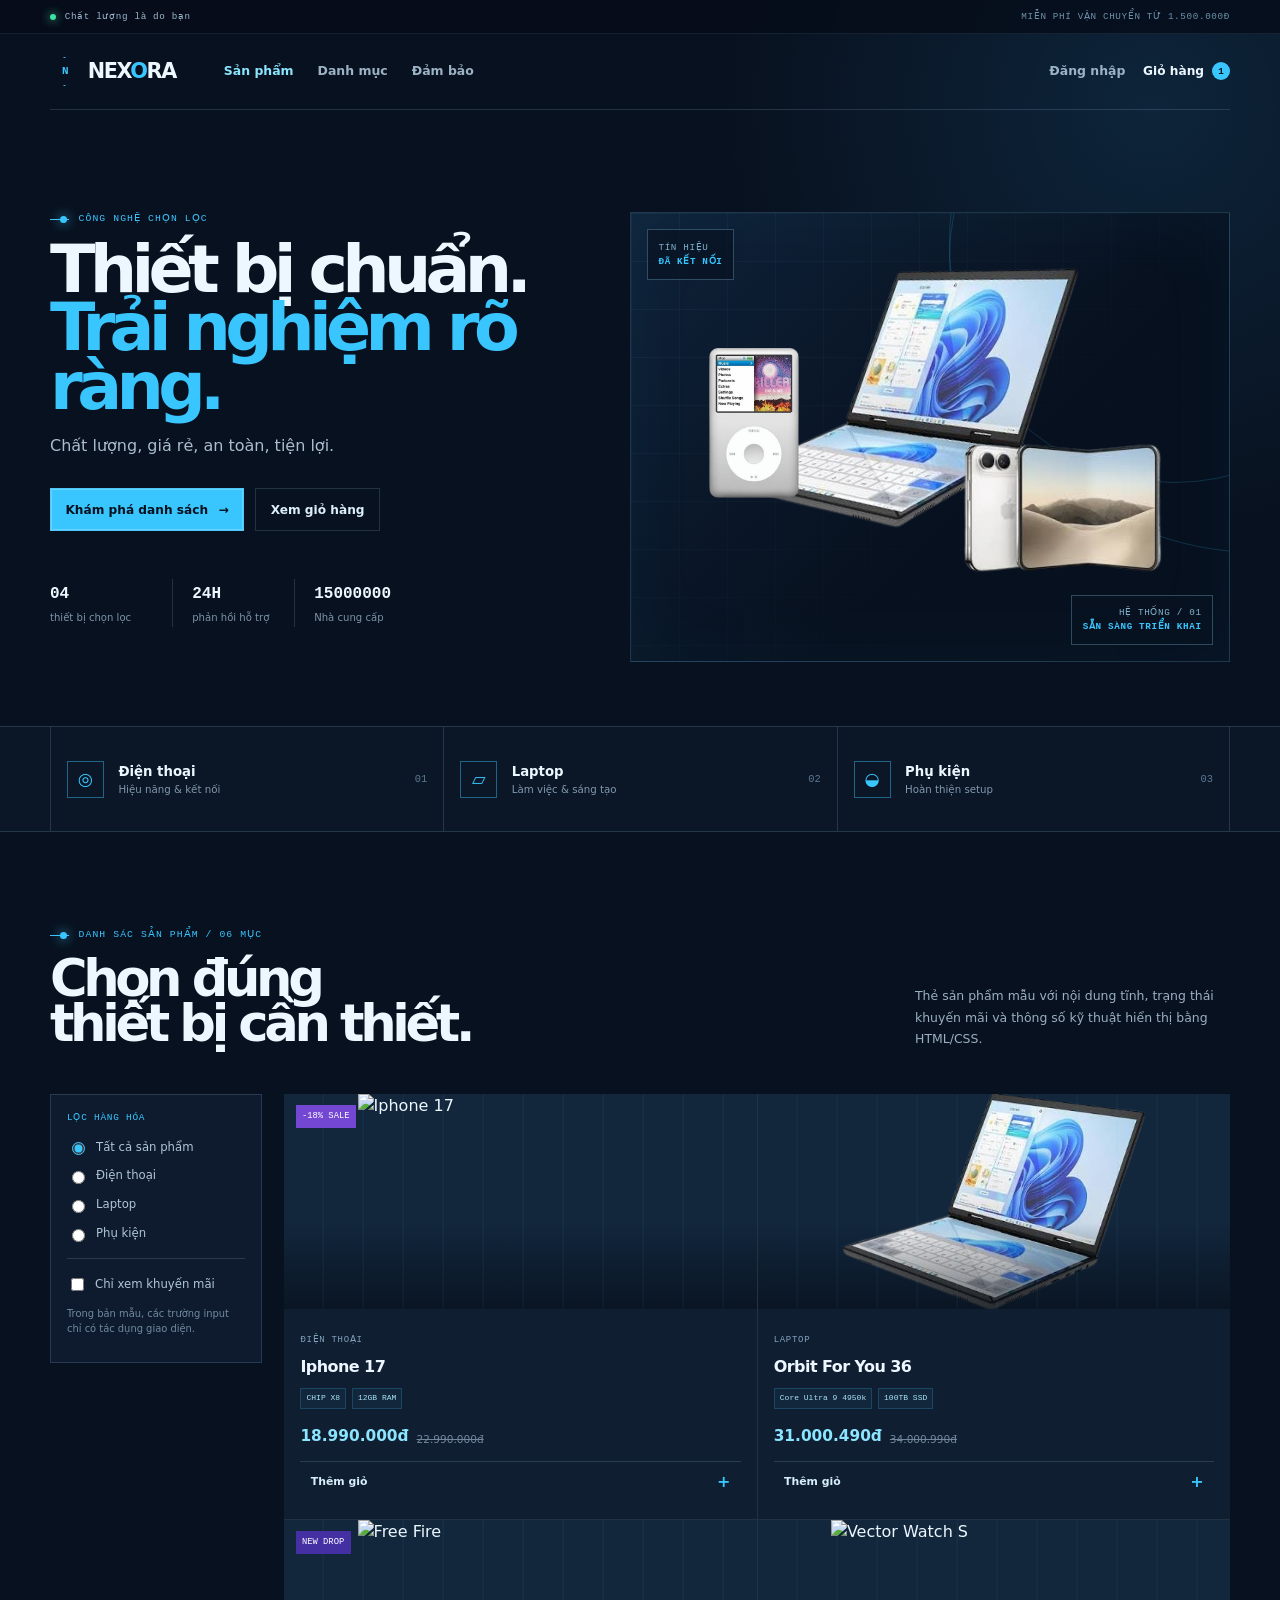
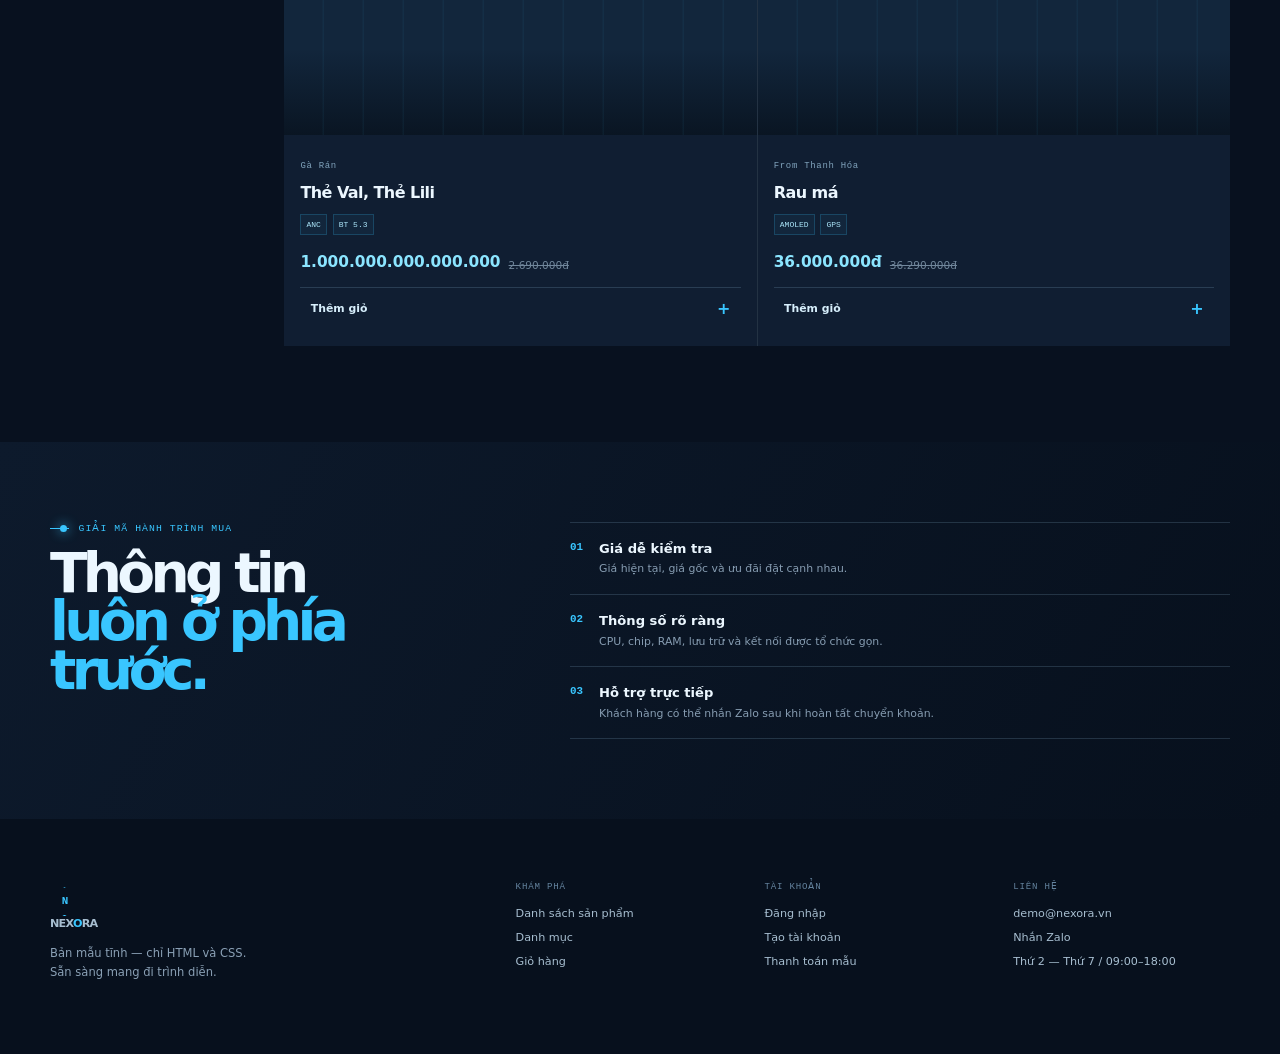
==== index.html @ 9899ee42 "stt" ====
<!doctype html>
<!-- NEXORA Bản mẫu tĩnh: Chỉ HTML + CSS. Không JavaScript, backend, hoặc ngoại tuyến nội dung. -->
<html lang="vi">
<head>
  <meta charset="utf-8" />
  <meta name="viewport" content="width=device-width, initial-scale=1" />
  <meta name="description" content="NEXORA Stỏe — cửa hàng công nghệ Nexora." />
  <title>NEXORA — Chất lượng là trên hết</title>
  <link rel="stylesheet" href="style.css" />
</head>
<body>
  <div class="topline"><span class="live-dot"></span> Chất lượng là do bạn <span class="topline-copy">MIỄN PHÍ VẬN CHUYỂN TỪ 1.500.000Đ</span></div>
  <header class="site-header shell">
    <a class="brand" href="index.html" aria-label="NEXORA trang chủ"><span class="brand-mark">N</span><span>NEX<span>O</span>RA</span></a>
    <nav class="desktop-nav" aria-label="Điều hướng chính"><a class="active" href="#catalog">Sản phẩm</a><a href="#categories">Danh mục</a><a href="#trust">Đảm bảo</a></nav>
    <div class="header-actions"><a class="text-action" href="login.html">Đăng nhập</a><a class="cart-action" href="cart.html" aria-label="Mở giỏ hàng">Giỏ hàng <span>1</span></a></div>
  </header>

  <main>
    <section class="hero shell">
      <div class="hero-copy">
        <p class="eyebrow"><i></i> CÔNG NGHỆ CHỌN LỌC</p>
        <h1>Thiết bị chuẩn.<br /><em>Trải nghiệm rõ ràng.</em></h1>
        <p class="hero-lede">Chất lượng, giá rẻ, an toàn, tiện lợi.</p>
        <div class="hero-actions"><a class="button primary" href="#catalog">Khám phá danh sách <b>→</b></a><a class="button secondary" href="cart.html">Xem giỏ hàng</a></div>
        <div class="signal-stats"><div><strong>04</strong><small>thiết bị chọn lọc</small></div><div><strong>24H</strong><small>phản hồi hỗ trợ</small></div><div><strong>15000000</strong><small>Nhà cung cấp</small></div></div>
      </div>
      <div class="hero-visual" aria-label="Hình ảnh minh họa thiết bị công nghệ">
        <span class="status-card">TÍN HIỆU<br /><b>ĐÃ KẾT NỐI</b></span><span class="orbit orbit-one"></span><span class="orbit orbit-two"></span>
        <img class="hero-laptop" src="/images/LOPTAP.png" alt="Laptop" />
        <img class="hero-phone" src="/images/DUOLINGO.png" alt="Điện thoại" />
        <img class="hero-pod" src="/images/POD.png" alt="Phụ kiện" />
        <span class="spec-label">HỆ THỐNG / 01<br /><b>SẴN SÀNG TRIỂN KHAI</b></span>
      </div>
    </section>

    <section class="category-band" id="categories"><div class="shell category-grid"><a href="#catalog"><span class="category-symbol">◎</span><span><b>Điện thoại</b><small>Hiệu năng & kết nối</small></span><em>01</em></a><a href="#catalog"><span class="category-symbol">▱</span><span><b>Laptop</b><small>Làm việc & sáng tạo</small></span><em>02</em></a><a href="#catalog"><span class="category-symbol">◒</span><span><b>Phụ kiện</b><small>Hoàn thiện setup</small></span><em>03</em></a></div></section>

    <section class="catalog shell" id="catalog">
      <div class="section-head"><div><p class="eyebrow"><i></i> DANH SÁC SẢN PHẨM / 06 MỤC</p><h2>Chọn đúng<br />thiết bị cần thiết.</h2></div><p>Thẻ sản phẩm mẫu với nội dung tĩnh, trạng thái khuyến mãi và thông số kỹ thuật hiển thị bằng HTML/CSS.</p></div>
      <div class="catalog-layout">
        <aside class="filter-panel"><span class="filter-title">LỌC HÀNG HÓA</span><label><input checked type="radio" name="category" /> Tất cả sản phẩm</label><label><input type="radio" name="category" /> Điện thoại</label><label><input type="radio" name="category" /> Laptop</label><label><input type="radio" name="category" /> Phụ kiện</label><hr /><label class="check"><input type="checkbox" /> Chỉ xem khuyến mãi</label><p>Trong bản mẫu, các trường input chỉ có tác dụng giao diện.</p></aside>
        <div class="product-grid">
          <article class="product-card"><div class="product-art phone-art"><span class="sale-badge">-18% SALE</span><img class="product-image" src="https://encrypted-tbn0.gstatic.com/images?q=tbn:ANd9GcS-vkysF--T9V92Nl-rAP5JMMnMKmK1VUjNRxh3i4MG-g&s=10" alt="Iphone 17" /></div><div class="product-copy"><span>ĐIỆN THOẠI</span><h3>Iphone 17</h3><div class="spec-chips"><b>CHIP X8</b><b>12GB RAM</b></div><div class="price"><strong>18.990.000đ</strong><del>22.990.000đ</del></div><a class="mini-button" href="cart.html">Thêm giỏ <b>+</b></a></div></article>
          <article class="product-card"><div class="product-art laptop-art"><img class="product-image" src="/images/LOPTAP.png" alt="Laptop For You" /></div><div class="product-copy"><span>LAPTOP</span><h3>Orbit For You 36</h3><div class="spec-chips"><b>Core Ultra 9 4950k</b><b>100TB SSD</b></div><div class="price"><strong>31.000.490đ</strong><del>34.000.990đ</del></div><a class="mini-button" href="cart.html">Thêm giỏ <b>+</b></a></div></article>
          <article class="product-card"><div class="product-art buds-art"><span class="sale-badge violet">NEW DROP</span><img class="product-image" src="" alt="Free Fire" /></div><div class="product-copy"><span>Gà Rán </span><h3>Thẻ Val, Thẻ Lili</h3><div class="spec-chips"><b>ANC</b><b>BT 5.3</b></div><div class="price"><strong>1.000.000.000.000.000</strong><del>2.690.000đ</del></div><a class="mini-button" href="cart.html">Thêm giỏ <b>+</b></a></div></article>
          <article class="product-card"><div class="product-art watch-art"><img class="product-image" src="https://encrypted-tbn0.gstatic.com/images?q=tbn:ANd9GcRfVnrFO8MrkuwJUTuSJDM0qtYcar5zD9Tj3zc3lHrFLirNscWiFbG3RJtBIpRlfv6_8NkW8QhyGdwbWaVfjl-rlQqp99SVtb6el97mvhus_g&s=10" alt="Vector Watch S" /></div><div class="product-copy"><span>From Thanh Hóa</span><h3>Rau má</h3><div class="spec-chips"><b>AMOLED</b><b>GPS</b></div><div class="price"><strong>36.000.000đ</strong><del>36.290.000đ</del></div><a class="mini-button" href="cart.html">Thêm giỏ <b>+</b></a></div></article>
        </div>
      </div>
    </section>

    <section class="trust-section" id="trust"><div class="shell trust-grid"><div><p class="eyebrow"><i></i> GIẢI MÃ HÀNH TRÌNH MUA</p><h2>Thông tin<br /><em>luôn ở phía trước.</em></h2></div><div class="trust-points"><div><b>01</b><span><strong>Giá dễ kiểm tra</strong><small>Giá hiện tại, giá gốc và ưu đãi đặt cạnh nhau.</small></span></div><div><b>02</b><span><strong>Thông số rõ ràng</strong><small>CPU, chip, RAM, lưu trữ và kết nối được tổ chức gọn.</small></span></div><div><b>03</b><span><strong>Hỗ trợ trực tiếp</strong><small>Khách hàng có thể nhắn Zalo sau khi hoàn tất chuyển khoản.</small></span></div></div></div></section>
  </main>

  <footer class="site-footer"><div class="shell footer-grid"><div><a class="brand" href="index.html"><span class="brand-mark">N</span><span>NEX<span>O</span>RA</span></a><p>Bản mẫu tĩnh — chỉ HTML và CSS.<br />Sẵn sàng mang đi trình diễn.</p></div><div><span>KHÁM PHÁ</span><a href="#catalog">Danh sách sản phẩm</a><a href="#categories">Danh mục</a><a href="cart.html">Giỏ hàng</a></div><div><span>TÀI KHOẢN</span><a href="login.html">Đăng nhập</a><a href="login.html">Tạo tài khoản</a><a href="cart.html">Thanh toán mẫu</a></div><div><span>LIÊN HỆ</span><a href="mailto:demo@nexora.vn">demo@nexora.vn</a><a href="https://zalo.me/84901234567">Nhắn Zalo</a><small>Thứ 2 — Thứ 7 / 09:00–18:00</small></div></div></footer>
</body>
</html>
---- style.css ----
/* NEXORA Bản mẫu tĩnh — chỉ HTML + CSS. Không scripts hay ngoại tuyến nội dung. */
:root{--ink:#08111f;--ink-2:#0e1b2e;--panel:#14253d;--line:rgba(166,211,239,.17);--text:#ecf7ff;--muted:#95aabd;--cyan:#39c6ff;--cyan-2:#8be5ff;--violet:#a78bfa;--green:#3ee2a3;--display:ui-sans-serif,system-ui,-apple-system,BlinkMacSystemFont,"Segoe UI",sans-serif;--mono:ui-monospace,SFMono-Regular,Menlo,monospace;--ease:cubic-bezier(.23,1,.32,1)}*{box-sizing:border-box}html{scroll-behavior:smooth}body{min-width:320px;margin:0;color:var(--text);background:radial-gradient(circle at 90% 4%,rgba(52,176,255,.12),transparent 27rem),var(--ink);font-family:var(--display);line-height:1.5}a{color:inherit;text-decoration:none}button,input{font:inherit}.shell{width:min(1180px,calc(100% - 3rem));margin:auto}.topline{min-height:34px;display:flex;align-items:center;gap:.55rem;padding:0 max(1.5rem,calc((100vw - 1180px)/2));color:#9db9cf;border-bottom:1px solid rgba(151,203,237,.1);background:rgba(6,12,24,.8);font-family:var(--mono);font-size:.58rem;letter-spacing:.07em}.topline-copy{margin-left:auto;color:#6e91aa}.live-dot{width:6px;height:6px;border-radius:50%;background:var(--green);box-shadow:0 0 10px var(--green)}.site-header{min-height:76px;display:flex;align-items:center;gap:2rem;border-bottom:1px solid var(--line)}.brand{display:inline-flex;align-items:center;gap:.55rem;font-weight:800;font-size:1.3rem;letter-spacing:-.07em}.brand span span{color:var(--cyan)}.brand-mark{width:29px;height:29px;display:grid;place-items:center;border:1px solid var(--cyan);color:var(--cyan);font-family:var(--mono);font-size:.68rem;box-shadow:0 0 15px rgba(57,198,255,.25);clip-path:polygon(50% 0,93% 25%,93% 75%,50% 100%,7% 75%,7% 25%)}.desktop-nav{display:flex;align-items:center;gap:1.5rem;margin-left:1rem}.desktop-nav a,.text-action,.back-link{color:#9cb3c6;font-size:.78rem;font-weight:650}.desktop-nav a:hover,.desktop-nav a.active,.text-action:hover,.back-link:hover{color:var(--cyan-2)}.header-actions{display:flex;align-items:center;gap:1.1rem;margin-left:auto}.cart-action{display:inline-flex;align-items:center;gap:.5rem;font-size:.76rem;font-weight:700}.cart-action span{display:grid;place-items:center;min-width:18px;height:18px;border-radius:50%;color:#05101a;background:var(--cyan);font-family:var(--mono);font-size:.58rem}.cart-action.active span{background:var(--violet);color:white}.hero{display:grid;grid-template-columns:.94fr 1.06fr;gap:3rem;min-height:610px;padding:6.4rem 0 4rem}.eyebrow{display:flex;align-items:center;gap:.6rem;margin:0;color:var(--cyan);font-family:var(--mono);font-size:.61rem;letter-spacing:.11em}.eyebrow i{display:block;position:relative;width:19px;height:1px;background:currentColor}.eyebrow i:after{content:"";position:absolute;right:2px;top:-3px;width:7px;height:7px;border-radius:50%;background:currentColor;box-shadow:0 0 12px currentColor}.hero h1,.section-head h2,.trust-grid h2,.cart-heading h1,.account-intro h1{margin:.8rem 0 1rem;font-size:clamp(3.1rem,5.2vw,5.5rem);line-height:.88;letter-spacing:-.085em}.hero h1 em,.trust-grid h2 em,.cart-heading h1 em,.account-intro h1 em{color:var(--cyan);font-style:normal}.hero-lede{max-width:510px;color:#aabdcf;font-size:1rem;line-height:1.75}.hero-actions{display:flex;gap:.7rem;flex-wrap:wrap;margin-top:1.8rem}.button{min-height:43px;display:inline-flex;align-items:center;justify-content:center;gap:.65rem;padding:.65rem .9rem;border:1px solid var(--line);font-size:.76rem;font-weight:750;transition:transform .18s var(--ease),background .18s var(--ease)}.button:hover{transform:translateY(-2px)}.button.primary{color:#06111e;background:var(--cyan);box-shadow:0 0 0 1px rgba(255,255,255,.23) inset}.button.secondary{color:#dceefa;background:transparent}.button.full{width:100%}.signal-stats{display:flex;gap:0;margin-top:3rem}.signal-stats div{min-width:122px;padding:.15rem 1.2rem;border-left:1px solid var(--line)}.signal-stats div:first-child{padding-left:0;border:0}.signal-stats strong,.signal-stats small{display:block}.signal-stats strong{font-family:var(--mono);font-size:1rem}.signal-stats small{margin-top:.25rem;color:#7d94a9;font-size:.63rem}.hero-visual{position:relative;min-height:450px;overflow:hidden;border:1px solid rgba(132,210,251,.19);background:linear-gradient(135deg,#0f2239,#07101e 60%);box-shadow:inset 0 0 80px rgba(57,198,255,.045)}.hero-visual:before{content:"";position:absolute;inset:0;background:linear-gradient(90deg,rgba(110,206,255,.06) 1px,transparent 1px),linear-gradient(rgba(110,206,255,.06) 1px,transparent 1px);background-size:48px 48px;mask-image:linear-gradient(135deg,black,transparent 75%)}.orbit{position:absolute;border:1px solid rgba(57,198,255,.18);border-radius:50%}.orbit-one{width:450px;height:450px;right:-170px;top:-180px}.orbit-two{width:620px;height:620px;right:-340px;top:-280px}.status-card,.spec-label{position:absolute;z-index:2;padding:.65rem;border:1px solid rgba(145,218,255,.28);color:#82b2cc;background:rgba(8,19,34,.72);font-family:var(--mono);font-size:.58rem;letter-spacing:.07em}.status-card{left:1rem;top:1rem}.status-card b,.spec-label b{color:var(--cyan)}.spec-label{right:1rem;bottom:1rem;text-align:right}.laptop{position:absolute;z-index:1;left:13%;bottom:16%;width:64%;transform:skewY(-8deg)}.laptop-screen{height:190px;padding:16px;border:8px solid #152b45;border-radius:7px 7px 1px 1px;background:linear-gradient(135deg,#07111d,#032f4a);box-shadow:0 0 38px rgba(57,198,255,.19)}.laptop-screen:before{content:"";display:block;height:100%;background:linear-gradient(140deg,transparent 27%,rgba(57,198,255,.48) 28% 29%,transparent 30% 47%,rgba(167,139,250,.32) 48% 50%,transparent 51%);clip-path:polygon(0 0,100% 0,100% 100%,0 86%)}.laptop-screen span{position:absolute;width:8px;height:8px;border-radius:50%;background:var(--cyan);box-shadow:0 0 12px var(--cyan)}.laptop-base{width:112%;height:17px;margin-left:-6%;background:linear-gradient(#5b748b,#142235);clip-path:polygon(5% 0,95% 0,100% 100%,0 100%)}.phone{position:absolute;z-index:3;right:15%;bottom:11%;width:84px;height:166px;border:6px solid #334b65;border-radius:15px;background:#0b1626;box-shadow:0 0 35px rgba(167,139,250,.24);transform:rotate(9deg)}.phone i{position:absolute;left:11px;top:11px;width:13px;height:13px;border-radius:50%;background:#4e6074;box-shadow:19px 0 #4e6074,0 19px #4e6074}.phone-glow{position:absolute;inset:34px 7px 7px;border-radius:8px;background:linear-gradient(155deg,#10182a,#654ec8 110%)}.pod{position:absolute;z-index:3;right:5%;bottom:20%;width:82px;height:65px;border:4px solid #446077;border-radius:25px 25px 32px 32px;background:linear-gradient(#19283b,#0b1422);transform:rotate(-8deg)}.pod i{position:absolute;left:50%;top:13px;width:15px;height:27px;border-radius:50%;background:#1f344b;box-shadow:0 0 0 2px #567187;transform:translateX(-50%)}.category-band{border-top:1px solid var(--line);border-bottom:1px solid var(--line);background:#0b1627}.category-grid{display:grid;grid-template-columns:repeat(3,1fr)}.category-grid a{display:flex;align-items:center;gap:.9rem;min-height:104px;padding:1rem;border-left:1px solid var(--line);transition:background .2s var(--ease)}.category-grid a:last-child{border-right:1px solid var(--line)}.category-grid a:hover{background:#14253d}.category-symbol{width:37px;height:37px;display:grid;place-items:center;color:var(--cyan);border:1px solid rgba(57,198,255,.45);font-size:1.1rem}.category-grid b,.category-grid small{display:block}.category-grid b{font-size:.83rem}.category-grid small{color:#8299af;font-size:.64rem}.category-grid em{margin-left:auto;color:#5c7994;font-family:var(--mono);font-size:.65rem;font-style:normal}.catalog{padding:6rem 0}.section-head{display:flex;align-items:end;justify-content:space-between;gap:2rem}.section-head h2{font-size:clamp(2.5rem,4vw,4rem)}.section-head>p{max-width:315px;margin:0 0 .8rem;color:#9aafc1;font-size:.78rem;line-height:1.7}.catalog-layout{display:grid;grid-template-columns:212px 1fr;gap:1.4rem;margin-top:2rem}.filter-panel{align-self:start;padding:1rem;border:1px solid var(--line);background:rgba(19,35,57,.58)}.filter-title{display:block;margin-bottom:.85rem;color:var(--cyan);font-family:var(--mono);font-size:.59rem;letter-spacing:.08em}.filter-panel label{display:flex;align-items:center;gap:.5rem;margin:.7rem 0;color:#b0c5d6;font-size:.73rem}.filter-panel input{accent-color:var(--cyan)}.filter-panel hr{border:0;border-top:1px solid var(--line);margin:1rem 0}.filter-panel p{color:#718ba1;font-size:.62rem;line-height:1.55}.product-grid{display:grid;grid-template-columns:repeat(2,minmax(0,1fr));gap:1px;background:var(--line)}.product-card{min-width:0;background:#101e32;transition:transform .2s var(--ease),background .2s var(--ease)}.product-card:hover{position:relative;z-index:1;transform:translateY(-4px);background:#162945;box-shadow:0 12px 30px rgba(0,0,0,.25)}.product-art{position:relative;height:215px;overflow:hidden;background:radial-gradient(circle at 50% 36%,rgba(57,198,255,.17),transparent 42%),#0b1727}.product-art:after{content:"";position:absolute;inset:0;background:repeating-linear-gradient(90deg,transparent 0 38px,rgba(57,198,255,.05) 39px 40px),linear-gradient(180deg,transparent 60%,rgba(4,10,18,.6))}.sale-badge{position:absolute;z-index:2;top:.7rem;left:.7rem;padding:.3rem .4rem;color:white;background:#7447d3;font-family:var(--mono);font-size:.55rem}.sale-badge.violet{background:#4530a3}.product-copy{padding:1rem}.product-copy>span{color:#80a3bc;font-family:var(--mono);font-size:.56rem;letter-spacing:.08em}.product-copy h3{margin:.38rem 0 .55rem;font-size:1rem;letter-spacing:-.035em}.spec-chips{display:flex;gap:.35rem;flex-wrap:wrap}.spec-chips b{padding:.22rem .32rem;border:1px solid rgba(57,198,255,.2);color:#ace6fa;background:rgba(57,198,255,.05);font-family:var(--mono);font-size:.5rem;font-weight:500}.price{display:flex;align-items:end;gap:.5rem;margin:1rem 0 .8rem}.price strong{color:var(--cyan-2);font-size:.96rem}.price del{color:#71879c;font-size:.66rem}.mini-button{display:flex;align-items:center;justify-content:space-between;padding:.55rem .65rem;border-top:1px solid var(--line);color:#d7effc;font-size:.68rem;font-weight:700}.mini-button b{color:var(--cyan);font-size:1rem}.trust-section{padding:5rem 0;background:linear-gradient(120deg,#0d1a2c,#07101d)}.trust-grid{display:grid;grid-template-columns:.8fr 1.2fr;gap:5rem}.trust-grid h2{font-size:clamp(2.6rem,4.3vw,4.3rem)}.trust-points{border-top:1px solid var(--line)}.trust-points>div{display:flex;gap:1rem;padding:1rem 0;border-bottom:1px solid var(--line)}.trust-points b{color:var(--cyan);font-family:var(--mono);font-size:.68rem}.trust-points strong,.trust-points small{display:block}.trust-points strong{font-size:.82rem}.trust-points small{margin-top:.2rem;color:#879db2;font-size:.68rem}.site-footer{padding:3.8rem 0;background:#07101d}.footer-grid{display:grid;grid-template-columns:2fr repeat(3,1fr);gap:2rem}.footer-grid>div>span{display:block;margin-bottom:.75rem;color:#64839e;font-family:var(--mono);font-size:.57rem;letter-spacing:.09em}.footer-grid p{color:#8aa0b5;font-size:.72rem;line-height:1.6}.footer-grid a,.footer-grid small{display:block;margin:.45rem 0;color:#a7bed0;font-size:.7rem}.footer-grid a:hover{color:var(--cyan)}.account-page{min-height:100vh}.corner-brand{position:fixed;z-index:3;top:1.5rem;left:clamp(1.5rem,5vw,5rem)}.account-layout{display:grid;grid-template-columns:1fr 1fr;min-height:100vh}.account-intro{display:flex;flex-direction:column;justify-content:center;padding:10vw;background:radial-gradient(circle at 20% 24%,rgba(57,198,255,.14),transparent 20rem),#081323}.account-intro>p{max-width:410px;color:#9db5c9;font-size:.9rem;line-height:1.7}.account-signal{display:flex;align-items:center;gap:.65rem;margin-top:1.7rem;color:#82a3ba;font-family:var(--mono);font-size:.6rem;letter-spacing:.06em}.account-signal b{display:grid;place-items:center;width:30px;height:30px;color:var(--cyan);border:1px solid var(--cyan);border-radius:50%;font-size:1rem}.account-signal strong{color:var(--green);font-size:.54rem}.account-card{align-self:center;width:min(430px,calc(100% - 3rem));margin:auto;padding:2.2rem;border:1px solid rgba(138,211,251,.25);background:linear-gradient(145deg,#172942,#0d1728);box-shadow:0 25px 60px rgba(0,0,0,.35)}.account-card h2{margin:.8rem 0 .45rem;font-size:2rem;letter-spacing:-.065em}.account-card>p{margin:0 0 1.5rem;color:#9eb4c7;font-size:.78rem}.account-card form{display:grid;gap:.9rem}.account-card label{display:grid;gap:.35rem;color:#c0d7e7;font-size:.7rem;font-weight:700}.account-card input{height:42px;padding:0 .7rem;border:1px solid var(--line);outline:0;color:var(--text);background:#091524}.account-card input:focus{border-color:var(--cyan);box-shadow:0 0 0 3px rgba(57,198,255,.1)}.form-row{display:flex;justify-content:space-between;align-items:center}.form-row a,.remember{color:#91b5cc!important;font-size:.66rem!important;font-weight:500!important}.remember{display:flex!important;align-items:center;gap:.3rem}.remember input{width:14px;height:14px;accent-color:var(--cyan)}.form-divider{position:relative;margin:1rem 0;text-align:center;color:#6e879f;font-size:.65rem}.form-divider:before{content:"";position:absolute;left:0;right:0;top:50%;height:1px;background:var(--line)}.form-divider span{position:relative;padding:0 .6rem;background:#101d31}.static-note{margin:1.1rem 0 0!important;color:#6f8ca4!important;font-size:.63rem!important;text-align:center}.cart-page{padding:4.5rem 0 5rem}.cart-heading{max-width:680px}.cart-heading h1{font-size:clamp(3.4rem,6vw,5.2rem)}.cart-heading>p:last-child{max-width:490px;color:#9cb3c7;font-size:.85rem;line-height:1.7}.cart-layout{display:grid;grid-template-columns:1fr 335px;gap:1.5rem;margin-top:2.5rem}.cart-items,.cart-summary{border:1px solid var(--line);background:#101d30}.cart-table-label{display:flex;justify-content:space-between;padding:.8rem 1rem;color:#7da0ba;border-bottom:1px solid var(--line);font-family:var(--mono);font-size:.57rem;letter-spacing:.08em}.cart-item{display:grid;grid-template-columns:92px 1fr auto auto;align-items:center;gap:1rem;padding:1rem;border-bottom:1px solid var(--line)}.cart-art{width:82px;height:74px}.cart-art .device-phone{position:relative;width:38px;height:62px;margin:6px auto;border:3px solid #4c6279;border-radius:8px;background:#18253a}.cart-art .device-phone i{position:absolute;left:6px;top:6px;width:6px;height:6px;border-radius:50%;background:#7791aa;box-shadow:10px 0 #7791aa}.cart-art .device-buds{display:flex;align-items:center;justify-content:center;gap:10px;height:100%}.cart-art .device-buds i{width:16px;height:30px;border:3px solid #65809a;border-radius:11px;background:#1a2d44}.cart-product span{color:#7c9db5;font-family:var(--mono);font-size:.55rem}.cart-product h2{margin:.25rem 0;font-size:.94rem}.cart-product p{margin:0;color:#849ab0;font-size:.65rem}.cart-product a{display:inline-block;margin-top:.4rem;color:#f09ab0;font-size:.6rem}.quantity{display:flex;align-items:center;border:1px solid var(--line)}.quantity button,.quantity b{display:grid;place-items:center;width:28px;height:28px;color:#c4d8e6;background:transparent;border:0;font-size:.82rem}.quantity b{border-left:1px solid var(--line);border-right:1px solid var(--line);font-family:var(--mono);font-size:.65rem}.cart-price{text-align:right}.cart-price strong,.cart-price del{display:block}.cart-price strong{color:var(--cyan-2);font-size:.78rem}.cart-price del{margin-top:.2rem;color:#72899f;font-size:.61rem}.cart-demo-note{margin:0;padding:1rem;color:#718da6;font-size:.63rem}.cart-summary{align-self:start;padding:1.2rem}.cart-summary h2{margin:.5rem 0 1.2rem;font-size:1.3rem;letter-spacing:-.04em}.cart-summary>div{display:flex;justify-content:space-between;padding:.65rem 0;color:#9fb6c8;border-top:1px solid var(--line);font-size:.75rem}.cart-summary>div strong{color:#e2f2fc}.cart-summary .free{color:var(--green)}.cart-summary .summary-total{align-items:end;margin-bottom:1rem}.summary-total b{color:var(--cyan-2);font-size:1.35rem;letter-spacing:-.05em}.payment-hint{color:#7891a8;font-size:.65rem;line-height:1.55}.summary-security{align-items:center!important;justify-content:flex-start!important;gap:.4rem;margin-top:1rem;color:#86a2b7!important;font-size:.64rem!important}.summary-security i{display:grid;place-items:center;width:16px;height:16px;border:1px solid var(--green);border-radius:50%;color:var(--green);font-style:normal;font-size:.55rem}.mini-footer{display:flex;gap:.5rem;padding:1rem 0;color:#7890a6;border-top:1px solid var(--line);font-family:var(--mono);font-size:.59rem}.mini-footer a{margin-left:auto;color:var(--cyan)}
@media(max-width:820px){.desktop-nav{display:none}.hero,.trust-grid,.cart-layout,.account-layout{grid-template-columns:1fr}.hero{padding-top:4rem}.hero-visual{min-height:350px}.category-grid{grid-template-columns:1fr}.category-grid a,.category-grid a:last-child{border-right:0;border-bottom:1px solid var(--line)}.catalog-layout{grid-template-columns:1fr}.filter-panel{display:grid;grid-template-columns:repeat(2,1fr);gap:0 1rem}.filter-title,.filter-panel hr,.filter-panel p{grid-column:1/-1}.footer-grid{grid-template-columns:repeat(2,1fr)}.account-intro{min-height:420px;padding:8rem 2rem 3rem}.account-card{margin:3rem auto}.cart-summary{position:static}}
@media(max-width:560px){.shell{width:min(100% - 2rem,1180px)}.topline-copy,.text-action{display:none}.site-header{gap:.8rem;min-height:65px}.brand{font-size:1.16rem}.header-actions{gap:.6rem}.hero{gap:2rem;min-height:0;padding:3.5rem 0}.hero h1,.cart-heading h1{font-size:3rem}.signal-stats div{min-width:0;flex:1;padding:0 .65rem}.signal-stats small{font-size:.55rem}.hero-visual{min-height:300px}.laptop-screen{height:130px}.phone{right:11%;width:64px;height:127px}.pod{display:none}.section-head{display:block}.section-head>p{margin-top:1rem}.product-grid{grid-template-columns:1fr}.footer-grid{grid-template-columns:1fr 1fr}.footer-grid>div:first-child{grid-column:1/-1}.cart-page{padding-top:3rem}.cart-item{grid-template-columns:66px 1fr auto;gap:.6rem}.cart-art{width:60px;height:64px}.quantity{grid-column:2}.cart-price{grid-column:3;grid-row:1/3}.cart-product h2{font-size:.8rem}.cart-product p{font-size:.56rem}.mini-footer{flex-wrap:wrap}.mini-footer a{margin-left:0;width:100%}}

/* KIỂU DỮ LIỆU - Hình ảnh Hero Section */
.hero-laptop,
.hero-phone,
.hero-pod {
  position: absolute;
  max-width: 100%;
  height: auto;
  object-fit: contain;
}

.hero-laptop {
  left: 13%;
  bottom: 16%;
  width: 64%;
  transform: skewY(-8deg);
  max-width: 800px;
}

.hero-phone {
  right: 11%;
  bottom: 12%;
  width: 200px;
  max-width: 300px;
}

.hero-pod {
  left: 8%;
  top: 30%;
  width: 150px;
  max-width: 250px;
}

/* KIỂU DỮ LIỆU - Hình ảnh Product Card */
.product-image {
  width: 69%;
  height: 100%;
  object-fit: cover;
  display: block;
}

.product-art {
  position: relative;
  display: flex;
  align-items: center;
  justify-content: center;
  background: rgba(57, 198, 255, 0.05);
}
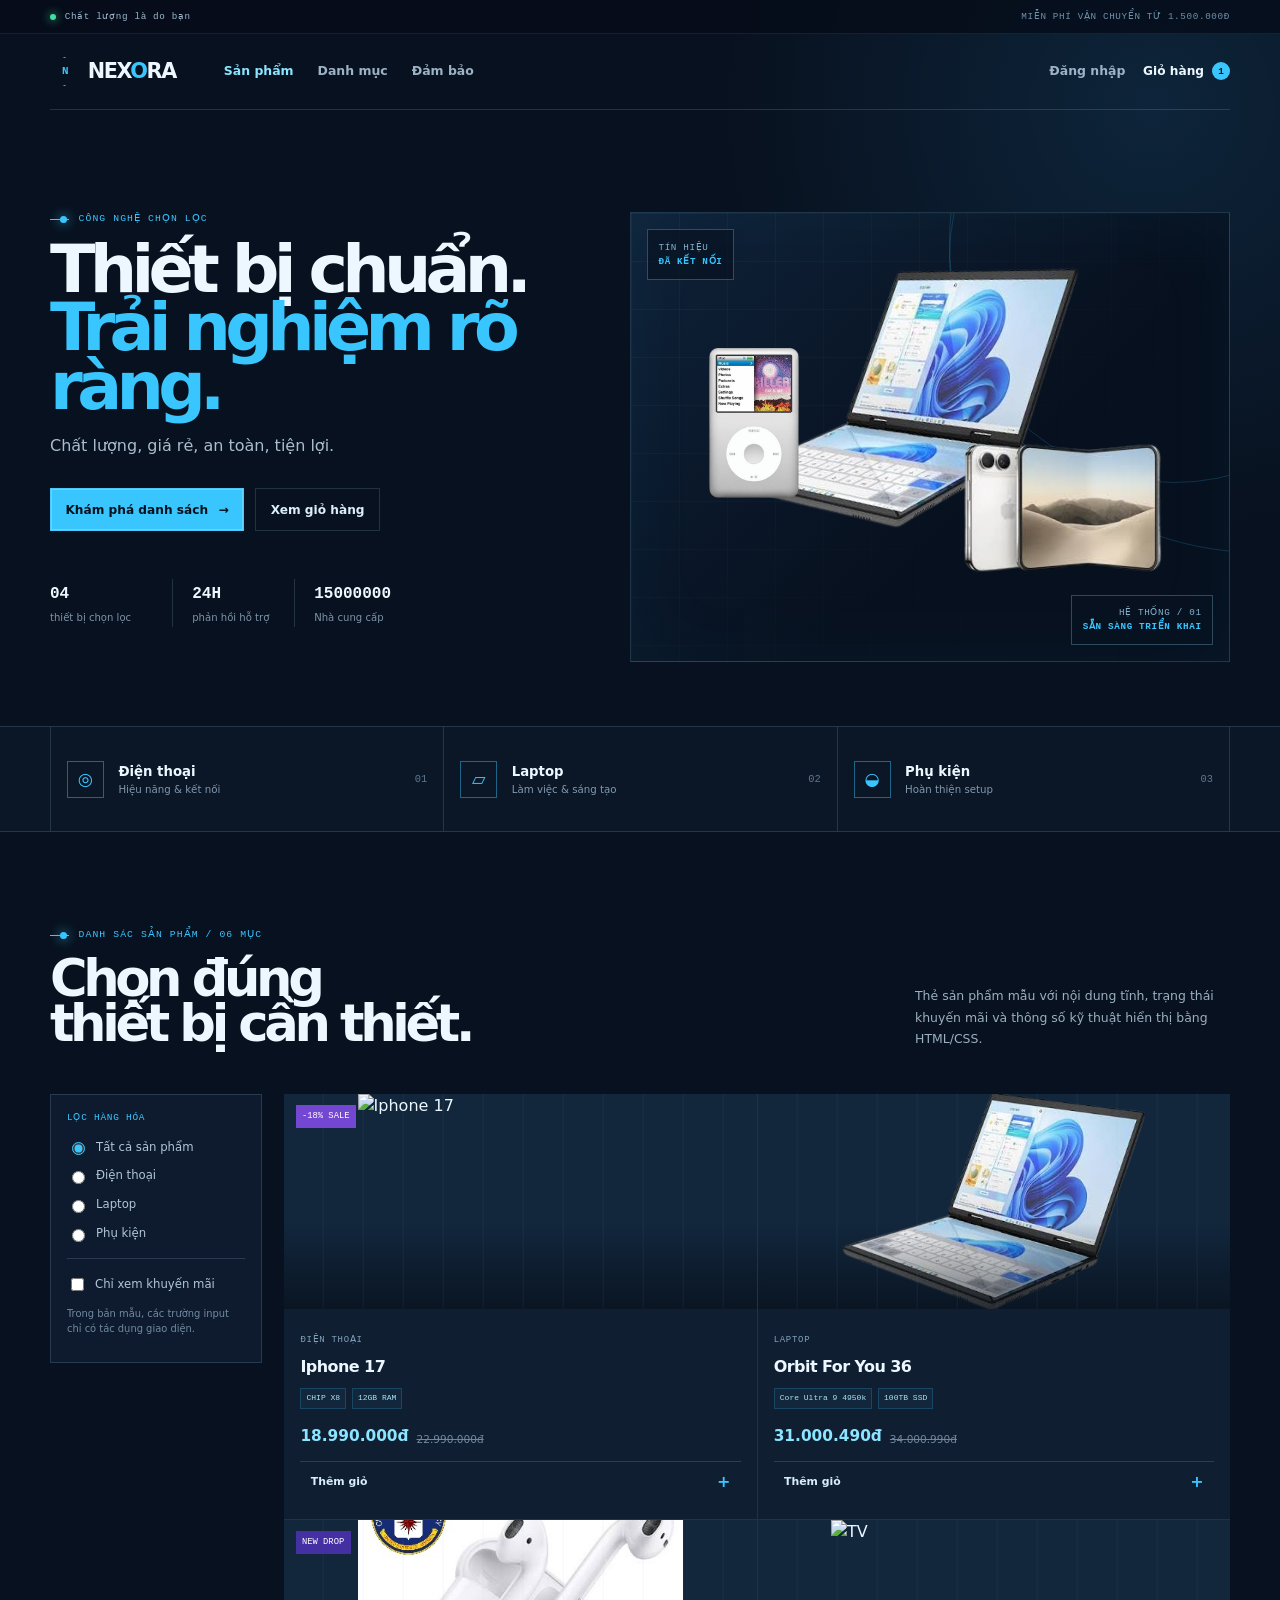
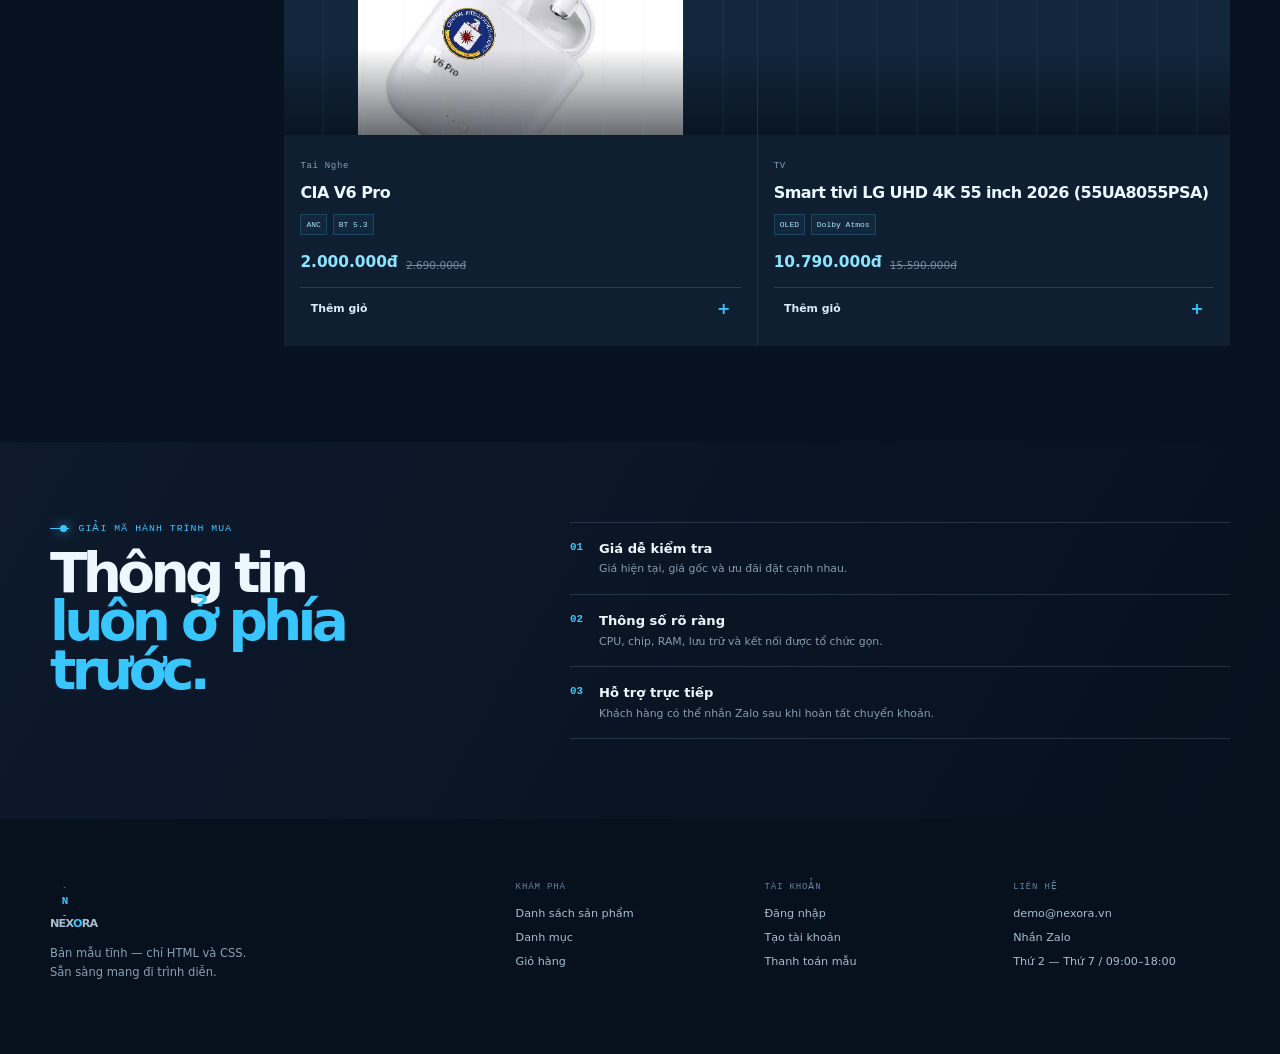
==== commit afc23da9: "stt" ====
--- a/index.html
+++ b/index.html
@@ -43,8 +43,8 @@
         <div class="product-grid">
           <article class="product-card"><div class="product-art phone-art"><span class="sale-badge">-18% SALE</span><img class="product-image" src="https://encrypted-tbn0.gstatic.com/images?q=tbn:ANd9GcS-vkysF--T9V92Nl-rAP5JMMnMKmK1VUjNRxh3i4MG-g&s=10" alt="Iphone 17" /></div><div class="product-copy"><span>ĐIỆN THOẠI</span><h3>Iphone 17</h3><div class="spec-chips"><b>CHIP X8</b><b>12GB RAM</b></div><div class="price"><strong>18.990.000đ</strong><del>22.990.000đ</del></div><a class="mini-button" href="cart.html">Thêm giỏ <b>+</b></a></div></article>
           <article class="product-card"><div class="product-art laptop-art"><img class="product-image" src="/images/LOPTAP.png" alt="Laptop For You" /></div><div class="product-copy"><span>LAPTOP</span><h3>Orbit For You 36</h3><div class="spec-chips"><b>Core Ultra 9 4950k</b><b>100TB SSD</b></div><div class="price"><strong>31.000.490đ</strong><del>34.000.990đ</del></div><a class="mini-button" href="cart.html">Thêm giỏ <b>+</b></a></div></article>
-          <article class="product-card"><div class="product-art buds-art"><span class="sale-badge violet">NEW DROP</span><img class="product-image" src="" alt="Free Fire" /></div><div class="product-copy"><span>Gà Rán </span><h3>Thẻ Val, Thẻ Lili</h3><div class="spec-chips"><b>ANC</b><b>BT 5.3</b></div><div class="price"><strong>1.000.000.000.000.000</strong><del>2.690.000đ</del></div><a class="mini-button" href="cart.html">Thêm giỏ <b>+</b></a></div></article>
-          <article class="product-card"><div class="product-art watch-art"><img class="product-image" src="https://encrypted-tbn0.gstatic.com/images?q=tbn:ANd9GcRfVnrFO8MrkuwJUTuSJDM0qtYcar5zD9Tj3zc3lHrFLirNscWiFbG3RJtBIpRlfv6_8NkW8QhyGdwbWaVfjl-rlQqp99SVtb6el97mvhus_g&s=10" alt="Vector Watch S" /></div><div class="product-copy"><span>From Thanh Hóa</span><h3>Rau má</h3><div class="spec-chips"><b>AMOLED</b><b>GPS</b></div><div class="price"><strong>36.000.000đ</strong><del>36.290.000đ</del></div><a class="mini-button" href="cart.html">Thêm giỏ <b>+</b></a></div></article>
+          <article class="product-card"><div class="product-art buds-art"><span class="sale-badge violet">NEW DROP</span><img class="product-image" src="/images/V6PRO.jpg" alt="V6 PRO" /></div><div class="product-copy"><span>Tai Nghe</span><h3>CIA V6 Pro</h3><div class="spec-chips"><b>ANC</b><b>BT 5.3</b></div><div class="price"><strong>2.000.000đ</strong><del>2.690.000đ</del></div><a class="mini-button" href="cart.html">Thêm giỏ <b>+</b></a></div></article>
+          <article class="product-card"><div class="product-art watch-art"><img class="product-image" src="https://cdn2.cellphones.com.vn/insecure/rs:fill:358:358/q:90/plain/https://cellphones.com.vn/media/catalog/product/s/m/smart-tivi-lg-uhd-4k-55-inch-55ua8055psa.png" alt="TV" /></div><div class="product-copy"><span>TV</span><h3>Smart tivi LG UHD 4K 55 inch 2026 (55UA8055PSA)</h3><div class="spec-chips"><b>OLED</b><b>Dolby Atmos</b></div><div class="price"><strong>10.790.000đ</strong><del>15.590.000đ</del></div><a class="mini-button" href="cart.html">Thêm giỏ <b>+</b></a></div></article>
         </div>
       </div>
     </section>
